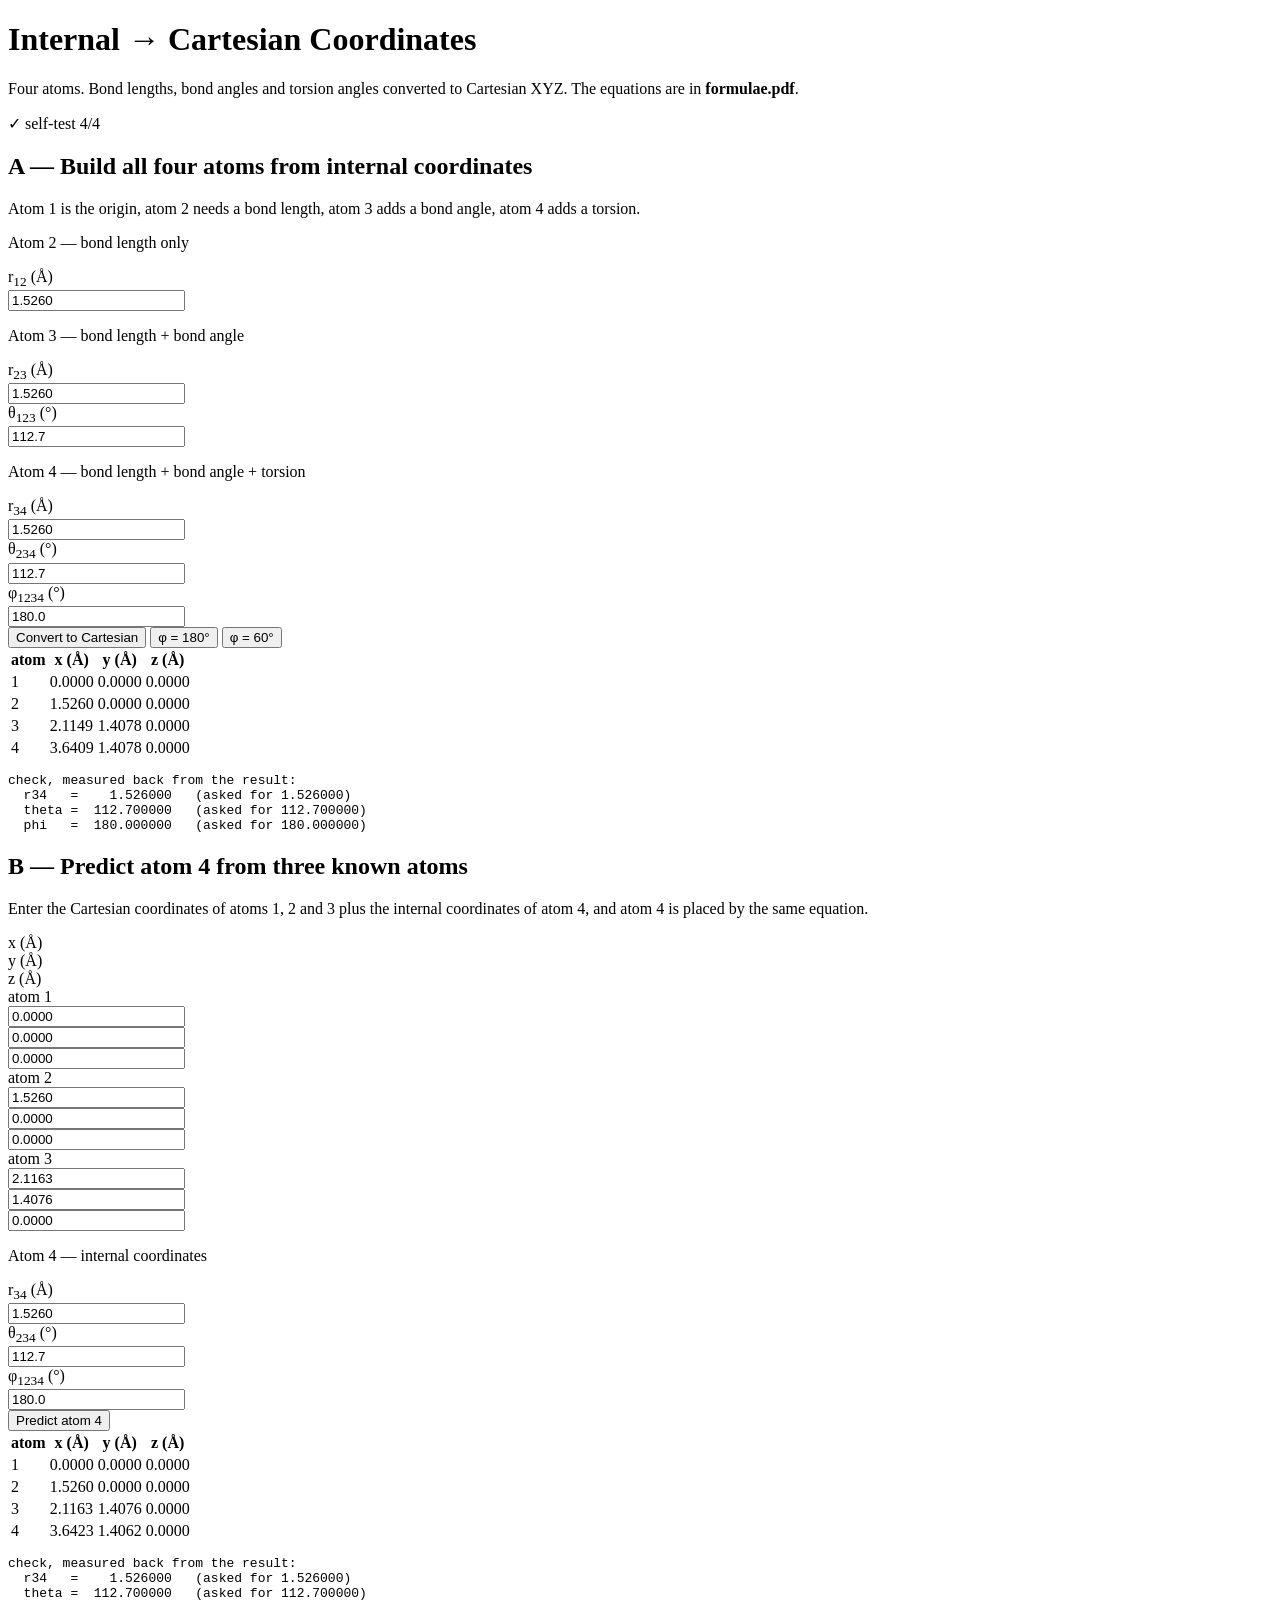
==== index.html @ a19dcc95 "feat: init" ====
<!doctype html>
<html lang="en">
<head>
  <meta charset="utf-8">
  <meta name="viewport" content="width=device-width, initial-scale=1">
  <title>Internal to Cartesian Coordinates</title>
  <link rel="stylesheet" href="bootstrap.min.css">
  <link rel="stylesheet" href="style.css">
</head>

<body class="bg-body-tertiary">
<div class="container py-4">

  <!-- ============================ header ============================ -->
  <header class="d-flex flex-wrap align-items-start gap-3 mb-4">
    <div class="flex-grow-1">
      <h1 class="h4 mb-1">Internal &rarr; Cartesian Coordinates</h1>
      <p class="text-secondary small mb-0">
        Four atoms. Bond lengths, bond angles and torsion angles converted to Cartesian XYZ.
        The equations are in <strong>formulae.pdf</strong>.
      </p>
    </div>
    <span id="badge" class="badge rounded-pill text-bg-secondary font-monospace">running self-test&hellip;</span>
  </header>

  <div class="row g-4">

    <!-- ================= panel A: build all four atoms ================= -->
    <div class="col-lg-6">
      <div class="card h-100 shadow-sm">
        <div class="card-body">

          <h2 class="h6 text-uppercase text-secondary mb-2">
            A &mdash; Build all four atoms from internal coordinates
          </h2>
          <p class="text-secondary small">
            Atom 1 is the origin, atom 2 needs a bond length, atom 3 adds a bond angle,
            atom 4 adds a torsion.
          </p>

          <p class="fw-semibold small mb-1 mt-4">Atom 2 &mdash; bond length only</p>
          <div class="row g-2 align-items-center">
            <div class="col-4 col-sm-3">
              <label for="r12" class="col-form-label col-form-label-sm">r<sub>12</sub> (&Aring;)</label>
            </div>
            <div class="col-8 col-sm-4">
              <input type="text" inputmode="decimal" class="form-control form-control-sm" id="r12" value="1.5260">
            </div>
          </div>

          <p class="fw-semibold small mb-1 mt-3">Atom 3 &mdash; bond length + bond angle</p>
          <div class="row g-2 align-items-center">
            <div class="col-4 col-sm-3">
              <label for="r23" class="col-form-label col-form-label-sm">r<sub>23</sub> (&Aring;)</label>
            </div>
            <div class="col-8 col-sm-4">
              <input type="text" inputmode="decimal" class="form-control form-control-sm" id="r23" value="1.5260">
            </div>
            <div class="col-4 col-sm-2">
              <label for="a123" class="col-form-label col-form-label-sm">&theta;<sub>123</sub> (&deg;)</label>
            </div>
            <div class="col-8 col-sm-3">
              <input type="text" inputmode="decimal" class="form-control form-control-sm" id="a123" value="112.7">
            </div>
          </div>

          <p class="fw-semibold small mb-1 mt-3">Atom 4 &mdash; bond length + bond angle + torsion</p>
          <div class="row g-2 align-items-center">
            <div class="col-4 col-sm-3">
              <label for="r34" class="col-form-label col-form-label-sm">r<sub>34</sub> (&Aring;)</label>
            </div>
            <div class="col-8 col-sm-4">
              <input type="text" inputmode="decimal" class="form-control form-control-sm" id="r34" value="1.5260">
            </div>
            <div class="col-4 col-sm-2">
              <label for="a234" class="col-form-label col-form-label-sm">&theta;<sub>234</sub> (&deg;)</label>
            </div>
            <div class="col-8 col-sm-3">
              <input type="text" inputmode="decimal" class="form-control form-control-sm" id="a234" value="112.7">
            </div>
            <div class="col-4 col-sm-3">
              <label for="d1234" class="col-form-label col-form-label-sm">&phi;<sub>1234</sub> (&deg;)</label>
            </div>
            <div class="col-8 col-sm-4">
              <input type="text" inputmode="decimal" class="form-control form-control-sm" id="d1234" value="180.0">
            </div>
          </div>

          <div class="d-flex flex-wrap gap-2 mt-4">
            <button type="button" class="btn btn-sm btn-primary" id="build">Convert to Cartesian</button>
            <button type="button" class="btn btn-sm btn-outline-primary" id="anti">&phi; = 180&deg;</button>
            <button type="button" class="btn btn-sm btn-outline-primary" id="gauche">&phi; = 60&deg;</button>
          </div>

          <div id="berr" class="alert alert-danger py-2 px-3 small mt-3 d-none" role="alert"></div>
          <div id="bout"></div>

        </div>
      </div>
    </div>

    <!-- ============ panel B: predict atom 4 from three atoms ============ -->
    <div class="col-lg-6">
      <div class="card h-100 shadow-sm">
        <div class="card-body">

          <h2 class="h6 text-uppercase text-secondary mb-2">
            B &mdash; Predict atom 4 from three known atoms
          </h2>
          <p class="text-secondary small">
            Enter the Cartesian coordinates of atoms 1, 2 and 3 plus the internal coordinates
            of atom 4, and atom 4 is placed by the same equation.
          </p>

          <div class="row g-2 align-items-center mt-4">
            <div class="col-3"></div>
            <div class="col-3 text-secondary small">x (&Aring;)</div>
            <div class="col-3 text-secondary small">y (&Aring;)</div>
            <div class="col-3 text-secondary small">z (&Aring;)</div>

            <div class="col-3"><label for="ax" class="col-form-label col-form-label-sm">atom 1</label></div>
            <div class="col-3"><input type="text" inputmode="decimal" class="form-control form-control-sm" id="ax" value="0.0000"></div>
            <div class="col-3"><input type="text" inputmode="decimal" class="form-control form-control-sm" id="ay" value="0.0000"></div>
            <div class="col-3"><input type="text" inputmode="decimal" class="form-control form-control-sm" id="az" value="0.0000"></div>

            <div class="col-3"><label for="bx" class="col-form-label col-form-label-sm">atom 2</label></div>
            <div class="col-3"><input type="text" inputmode="decimal" class="form-control form-control-sm" id="bx" value="1.5260"></div>
            <div class="col-3"><input type="text" inputmode="decimal" class="form-control form-control-sm" id="by" value="0.0000"></div>
            <div class="col-3"><input type="text" inputmode="decimal" class="form-control form-control-sm" id="bz" value="0.0000"></div>

            <div class="col-3"><label for="cx" class="col-form-label col-form-label-sm">atom 3</label></div>
            <div class="col-3"><input type="text" inputmode="decimal" class="form-control form-control-sm" id="cx" value="2.1163"></div>
            <div class="col-3"><input type="text" inputmode="decimal" class="form-control form-control-sm" id="cy" value="1.4076"></div>
            <div class="col-3"><input type="text" inputmode="decimal" class="form-control form-control-sm" id="cz" value="0.0000"></div>
          </div>

          <p class="fw-semibold small mb-1 mt-3">Atom 4 &mdash; internal coordinates</p>
          <div class="row g-2 align-items-center">
            <div class="col-4 col-sm-3">
              <label for="pr" class="col-form-label col-form-label-sm">r<sub>34</sub> (&Aring;)</label>
            </div>
            <div class="col-8 col-sm-4">
              <input type="text" inputmode="decimal" class="form-control form-control-sm" id="pr" value="1.5260">
            </div>
            <div class="col-4 col-sm-2">
              <label for="pth" class="col-form-label col-form-label-sm">&theta;<sub>234</sub> (&deg;)</label>
            </div>
            <div class="col-8 col-sm-3">
              <input type="text" inputmode="decimal" class="form-control form-control-sm" id="pth" value="112.7">
            </div>
            <div class="col-4 col-sm-3">
              <label for="pph" class="col-form-label col-form-label-sm">&phi;<sub>1234</sub> (&deg;)</label>
            </div>
            <div class="col-8 col-sm-4">
              <input type="text" inputmode="decimal" class="form-control form-control-sm" id="pph" value="180.0">
            </div>
          </div>

          <div class="d-flex flex-wrap gap-2 mt-4">
            <button type="button" class="btn btn-sm btn-primary" id="predict">Predict atom 4</button>
          </div>

          <div id="perr" class="alert alert-danger py-2 px-3 small mt-3 d-none" role="alert"></div>
          <div id="pout"></div>

        </div>
      </div>
    </div>

  </div>
</div>

<script src="nerf.js"></script>
<script src="script.js"></script>
</body>
</html>
---- style.css ----
/* Layout, spacing, cards, forms, tables, buttons and the badge all come from
   Bootstrap. These are the few things it has no utility class for. */

/* Numeric columns only line up if the digits share a fixed advance width.
   Applied to the coordinate tables. */
.tabular {
  font-variant-numeric: tabular-nums;
}
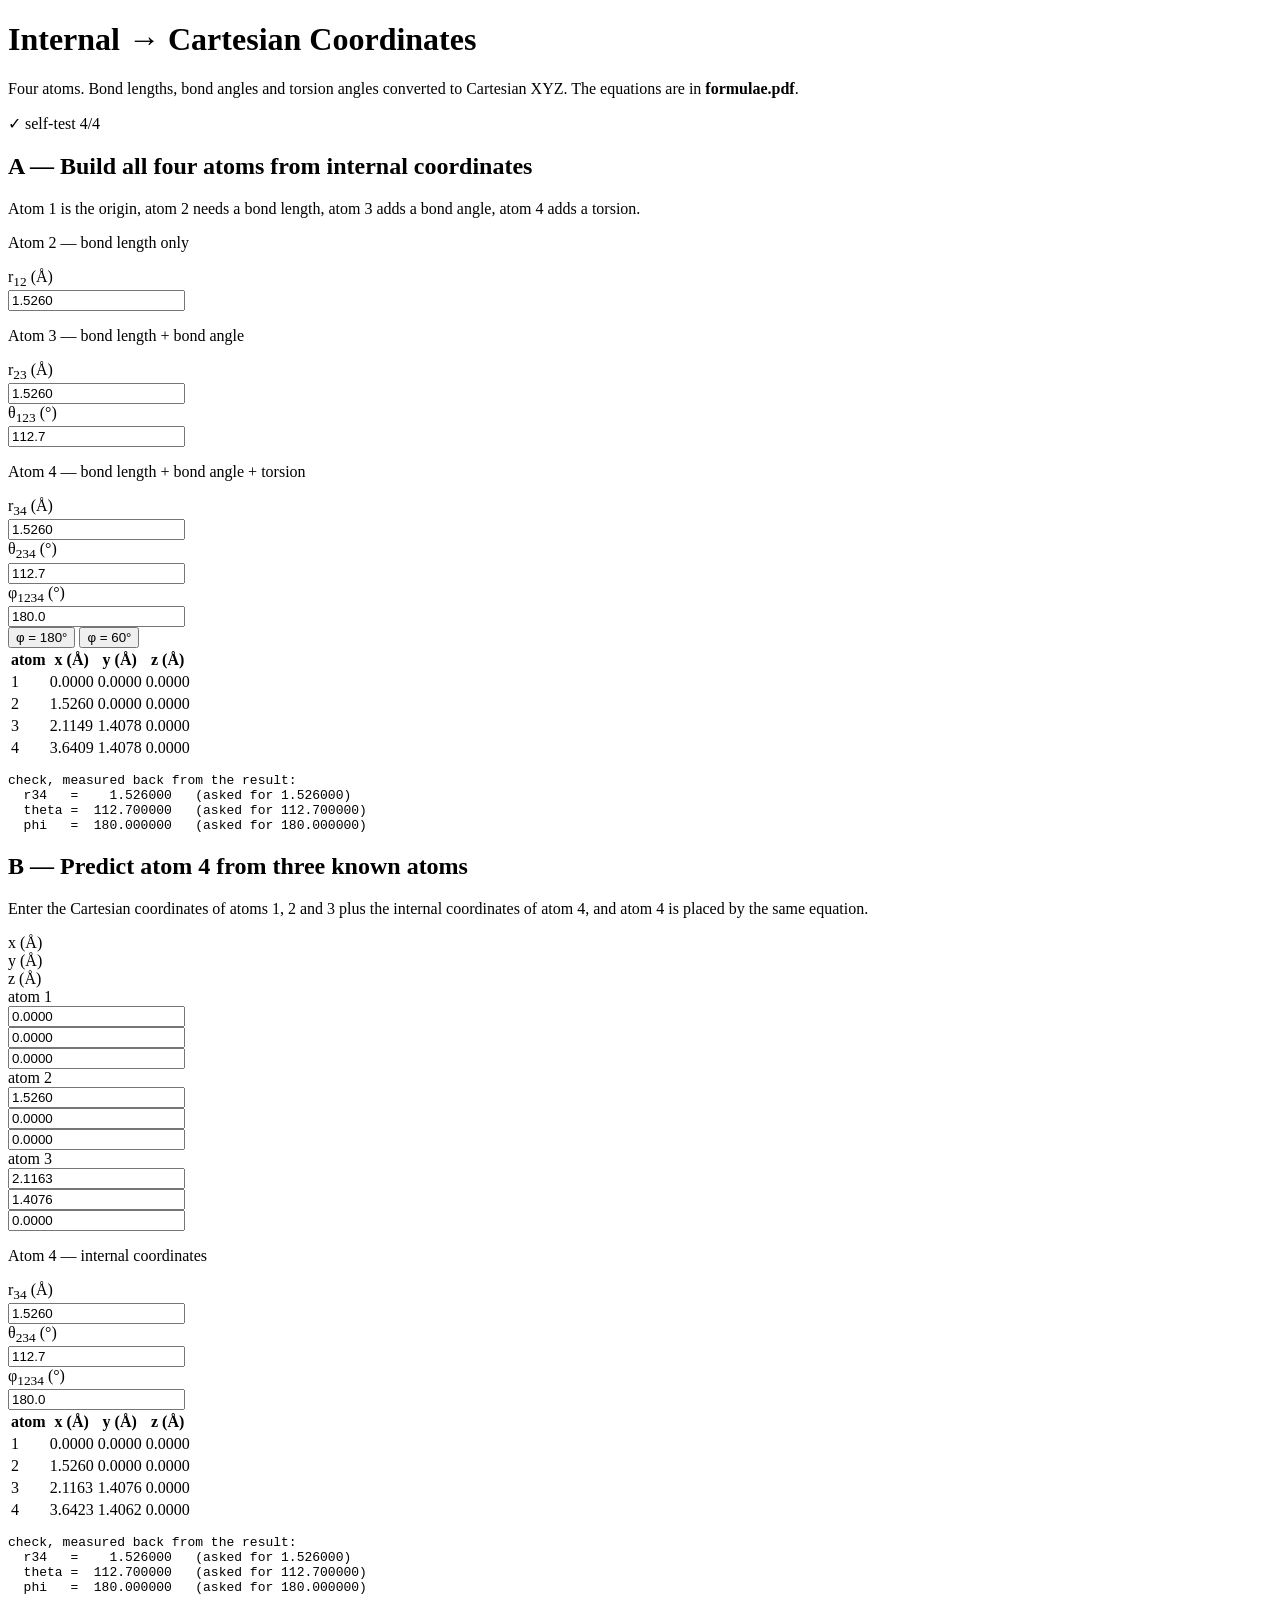
==== commit f4602712: "feat: removed redundant buttons" ====
--- a/index.html
+++ b/index.html
@@ -87,7 +87,6 @@
           </div>
 
           <div class="d-flex flex-wrap gap-2 mt-4">
-            <button type="button" class="btn btn-sm btn-primary" id="build">Convert to Cartesian</button>
             <button type="button" class="btn btn-sm btn-outline-primary" id="anti">&phi; = 180&deg;</button>
             <button type="button" class="btn btn-sm btn-outline-primary" id="gauche">&phi; = 60&deg;</button>
           </div>
@@ -156,10 +155,6 @@
             </div>
           </div>
 
-          <div class="d-flex flex-wrap gap-2 mt-4">
-            <button type="button" class="btn btn-sm btn-primary" id="predict">Predict atom 4</button>
-          </div>
-
           <div id="perr" class="alert alert-danger py-2 px-3 small mt-3 d-none" role="alert"></div>
           <div id="pout"></div>
 
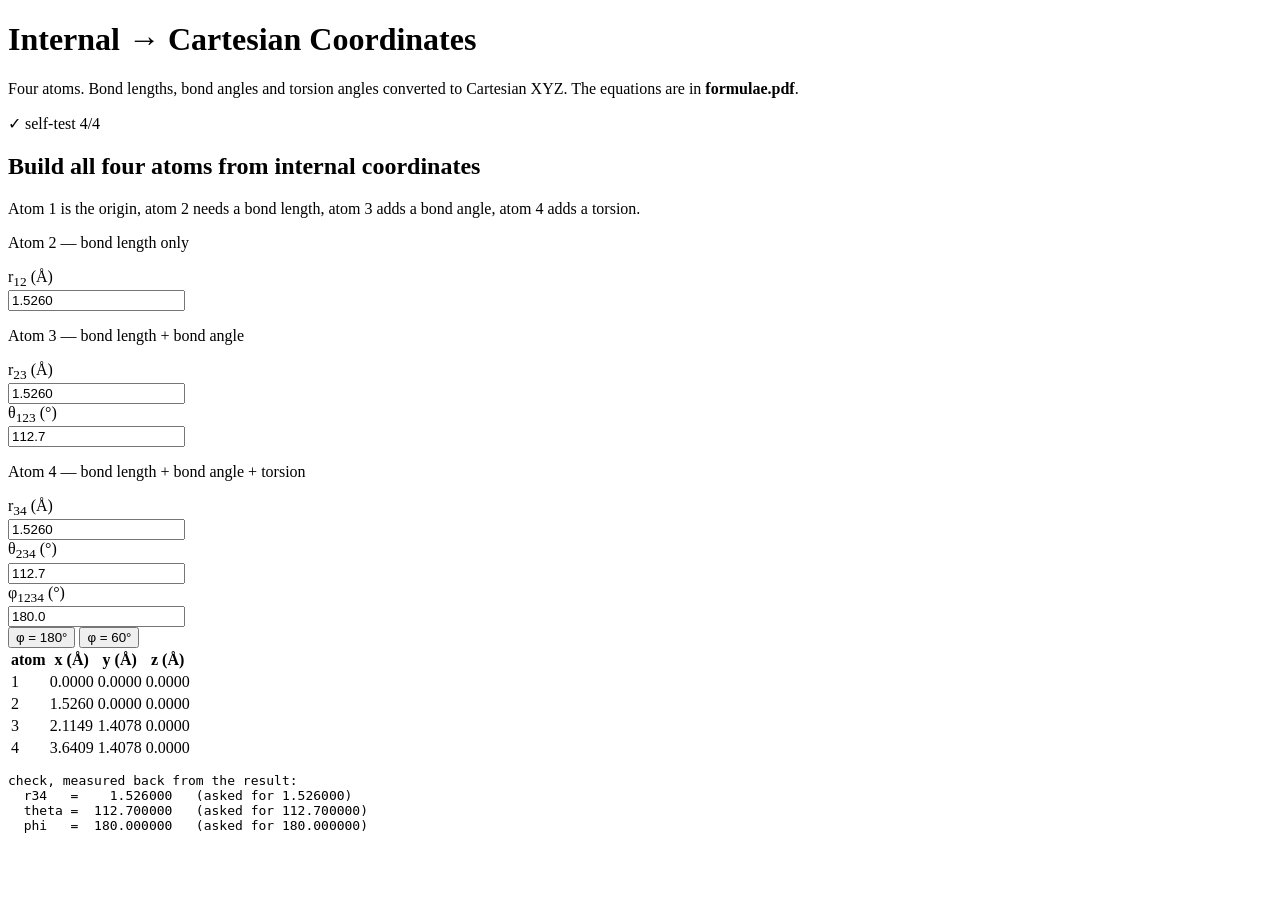
==== commit 8dd1a4f3: "refactor: remove the duplicate atom 4 predictor panel Both panels placed atom 4 with the same placeA" ====
--- a/index.html
+++ b/index.html
@@ -23,15 +23,13 @@
     <span id="badge" class="badge rounded-pill text-bg-secondary font-monospace">running self-test&hellip;</span>
   </header>
 
-  <div class="row g-4">
-
-    <!-- ================= panel A: build all four atoms ================= -->
-    <div class="col-lg-6">
-      <div class="card h-100 shadow-sm">
+  <div class="row justify-content-center">
+    <div class="col-lg-8">
+      <div class="card shadow-sm">
         <div class="card-body">
 
           <h2 class="h6 text-uppercase text-secondary mb-2">
-            A &mdash; Build all four atoms from internal coordinates
+            Build all four atoms from internal coordinates
           </h2>
           <p class="text-secondary small">
             Atom 1 is the origin, atom 2 needs a bond length, atom 3 adds a bond angle,
@@ -98,70 +96,6 @@
       </div>
     </div>
 
-    <!-- ============ panel B: predict atom 4 from three atoms ============ -->
-    <div class="col-lg-6">
-      <div class="card h-100 shadow-sm">
-        <div class="card-body">
-
-          <h2 class="h6 text-uppercase text-secondary mb-2">
-            B &mdash; Predict atom 4 from three known atoms
-          </h2>
-          <p class="text-secondary small">
-            Enter the Cartesian coordinates of atoms 1, 2 and 3 plus the internal coordinates
-            of atom 4, and atom 4 is placed by the same equation.
-          </p>
-
-          <div class="row g-2 align-items-center mt-4">
-            <div class="col-3"></div>
-            <div class="col-3 text-secondary small">x (&Aring;)</div>
-            <div class="col-3 text-secondary small">y (&Aring;)</div>
-            <div class="col-3 text-secondary small">z (&Aring;)</div>
-
-            <div class="col-3"><label for="ax" class="col-form-label col-form-label-sm">atom 1</label></div>
-            <div class="col-3"><input type="text" inputmode="decimal" class="form-control form-control-sm" id="ax" value="0.0000"></div>
-            <div class="col-3"><input type="text" inputmode="decimal" class="form-control form-control-sm" id="ay" value="0.0000"></div>
-            <div class="col-3"><input type="text" inputmode="decimal" class="form-control form-control-sm" id="az" value="0.0000"></div>
-
-            <div class="col-3"><label for="bx" class="col-form-label col-form-label-sm">atom 2</label></div>
-            <div class="col-3"><input type="text" inputmode="decimal" class="form-control form-control-sm" id="bx" value="1.5260"></div>
-            <div class="col-3"><input type="text" inputmode="decimal" class="form-control form-control-sm" id="by" value="0.0000"></div>
-            <div class="col-3"><input type="text" inputmode="decimal" class="form-control form-control-sm" id="bz" value="0.0000"></div>
-
-            <div class="col-3"><label for="cx" class="col-form-label col-form-label-sm">atom 3</label></div>
-            <div class="col-3"><input type="text" inputmode="decimal" class="form-control form-control-sm" id="cx" value="2.1163"></div>
-            <div class="col-3"><input type="text" inputmode="decimal" class="form-control form-control-sm" id="cy" value="1.4076"></div>
-            <div class="col-3"><input type="text" inputmode="decimal" class="form-control form-control-sm" id="cz" value="0.0000"></div>
-          </div>
-
-          <p class="fw-semibold small mb-1 mt-3">Atom 4 &mdash; internal coordinates</p>
-          <div class="row g-2 align-items-center">
-            <div class="col-4 col-sm-3">
-              <label for="pr" class="col-form-label col-form-label-sm">r<sub>34</sub> (&Aring;)</label>
-            </div>
-            <div class="col-8 col-sm-4">
-              <input type="text" inputmode="decimal" class="form-control form-control-sm" id="pr" value="1.5260">
-            </div>
-            <div class="col-4 col-sm-2">
-              <label for="pth" class="col-form-label col-form-label-sm">&theta;<sub>234</sub> (&deg;)</label>
-            </div>
-            <div class="col-8 col-sm-3">
-              <input type="text" inputmode="decimal" class="form-control form-control-sm" id="pth" value="112.7">
-            </div>
-            <div class="col-4 col-sm-3">
-              <label for="pph" class="col-form-label col-form-label-sm">&phi;<sub>1234</sub> (&deg;)</label>
-            </div>
-            <div class="col-8 col-sm-4">
-              <input type="text" inputmode="decimal" class="form-control form-control-sm" id="pph" value="180.0">
-            </div>
-          </div>
-
-          <div id="perr" class="alert alert-danger py-2 px-3 small mt-3 d-none" role="alert"></div>
-          <div id="pout"></div>
-
-        </div>
-      </div>
-    </div>
-
   </div>
 </div>
 
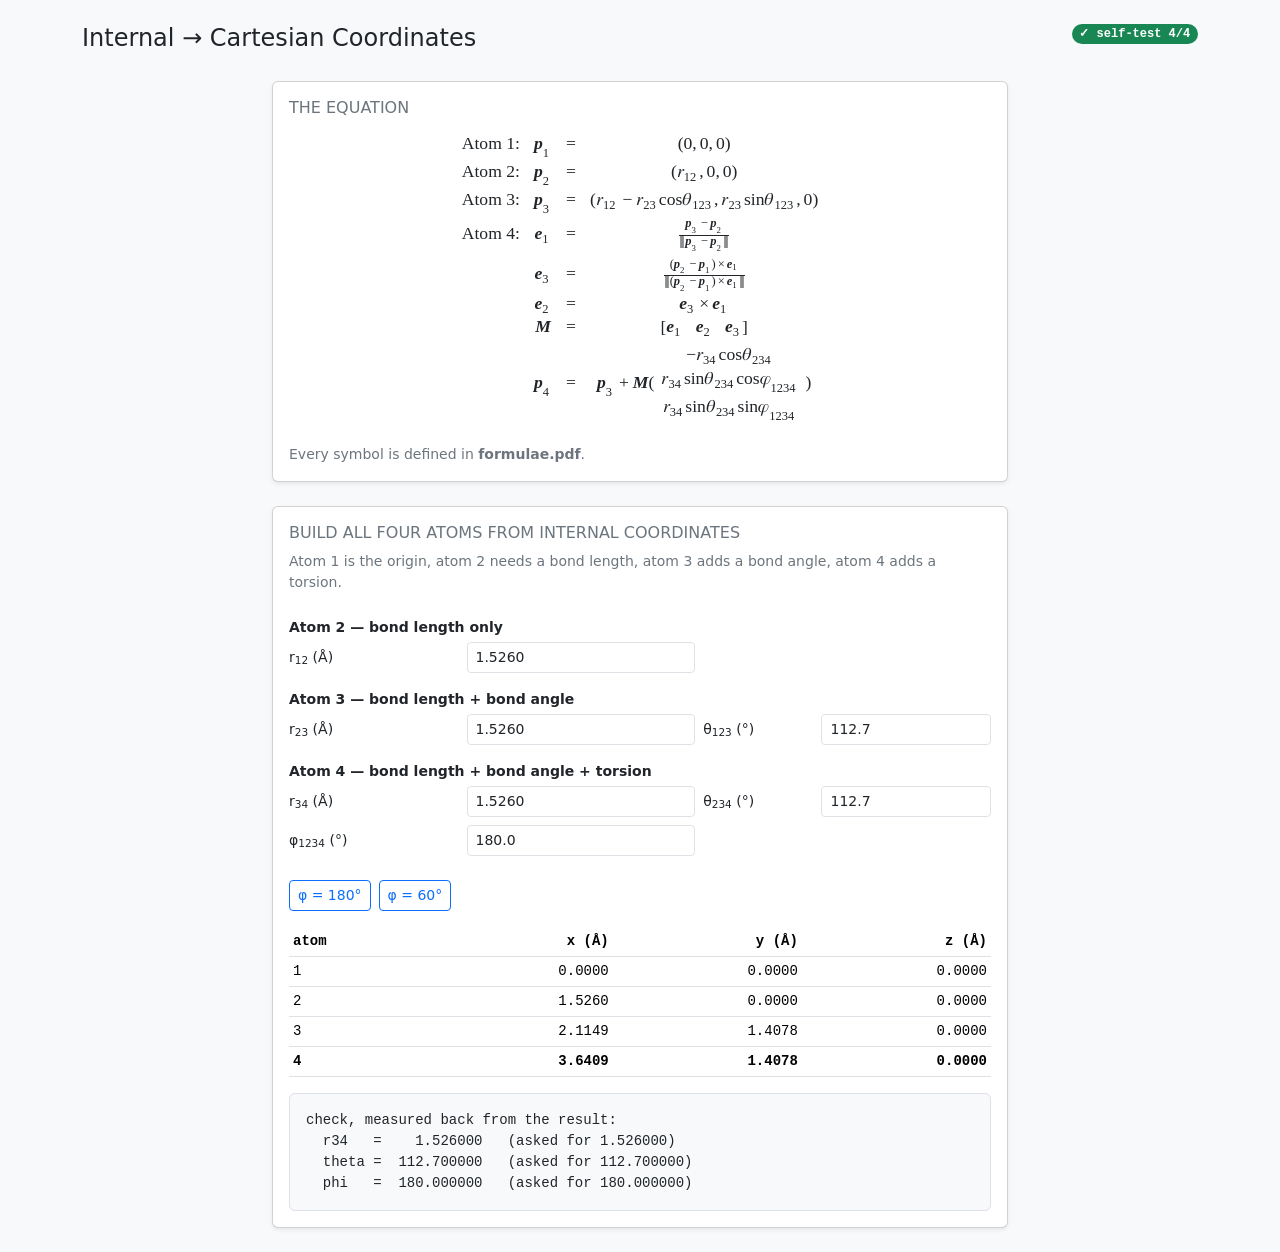
==== commit 01e6a13c: "feat: render the formula on the page with native MathML Adds a formula card above the calculator usi" ====
--- a/index.html
+++ b/index.html
@@ -1,5 +1,6 @@
 <!doctype html>
 <html lang="en">
+
 <head>
   <meta charset="utf-8">
   <meta name="viewport" content="width=device-width, initial-scale=1">
@@ -9,97 +10,460 @@
 </head>
 
 <body class="bg-body-tertiary">
-<div class="container py-4">
-
-  <!-- ============================ header ============================ -->
-  <header class="d-flex flex-wrap align-items-start gap-3 mb-4">
-    <div class="flex-grow-1">
-      <h1 class="h4 mb-1">Internal &rarr; Cartesian Coordinates</h1>
-      <p class="text-secondary small mb-0">
-        Four atoms. Bond lengths, bond angles and torsion angles converted to Cartesian XYZ.
-        The equations are in <strong>formulae.pdf</strong>.
-      </p>
-    </div>
-    <span id="badge" class="badge rounded-pill text-bg-secondary font-monospace">running self-test&hellip;</span>
-  </header>
-
-  <div class="row justify-content-center">
-    <div class="col-lg-8">
-      <div class="card shadow-sm">
-        <div class="card-body">
-
-          <h2 class="h6 text-uppercase text-secondary mb-2">
-            Build all four atoms from internal coordinates
-          </h2>
-          <p class="text-secondary small">
-            Atom 1 is the origin, atom 2 needs a bond length, atom 3 adds a bond angle,
-            atom 4 adds a torsion.
-          </p>
-
-          <p class="fw-semibold small mb-1 mt-4">Atom 2 &mdash; bond length only</p>
-          <div class="row g-2 align-items-center">
-            <div class="col-4 col-sm-3">
-              <label for="r12" class="col-form-label col-form-label-sm">r<sub>12</sub> (&Aring;)</label>
+  <div class="container py-4">
+
+    <!-- ============================ header ============================ -->
+    <header class="d-flex flex-wrap align-items-start gap-3 mb-4">
+      <div class="flex-grow-1">
+        <h1 class="h4 mb-1">Internal &rarr; Cartesian Coordinates</h1>
+      </div>
+      <span id="badge" class="badge rounded-pill text-bg-secondary font-monospace">running self-test&hellip;</span>
+    </header>
+
+    <!-- ===================== the equation (native MathML) ===================== -->
+    <div class="row justify-content-center mb-4">
+      <div class="col-lg-8">
+        <div class="card shadow-sm">
+          <div class="card-body">
+            <h2 class="h6 text-uppercase text-secondary mb-3">The equation</h2>
+            <div class="overflow-auto">
+              <math display="block">
+                <mtable columnspacing="0.6em 0.3em 0.3em" rowspacing="0.65em">
+                  <mtr>
+                    <mtd columnalign="right">
+                      <mtext>Atom&#xA0;1:</mtext>
+                    </mtd>
+                    <mtd columnalign="right">
+                      <msub>
+                        <mi class="vec" mathvariant="normal">p</mi>
+                        <mn>1</mn>
+                      </msub>
+                    </mtd>
+                    <mtd columnalign="center">
+                      <mo>=</mo>
+                    </mtd>
+                    <mtd columnalign="left">
+                      <mrow>
+                        <mo>(</mo>
+                        <mn>0</mn>
+                        <mo>,</mo>
+                        <mn>0</mn>
+                        <mo>,</mo>
+                        <mn>0</mn>
+                        <mo>)</mo>
+                      </mrow>
+                    </mtd>
+                  </mtr>
+                  <mtr>
+                    <mtd columnalign="right">
+                      <mtext>Atom&#xA0;2:</mtext>
+                    </mtd>
+                    <mtd columnalign="right">
+                      <msub>
+                        <mi class="vec" mathvariant="normal">p</mi>
+                        <mn>2</mn>
+                      </msub>
+                    </mtd>
+                    <mtd columnalign="center">
+                      <mo>=</mo>
+                    </mtd>
+                    <mtd columnalign="left">
+                      <mrow>
+                        <mo>(</mo>
+                        <msub>
+                          <mi>r</mi>
+                          <mn>12</mn>
+                        </msub>
+                        <mo>,</mo>
+                        <mn>0</mn>
+                        <mo>,</mo>
+                        <mn>0</mn>
+                        <mo>)</mo>
+                      </mrow>
+                    </mtd>
+                  </mtr>
+                  <mtr>
+                    <mtd columnalign="right">
+                      <mtext>Atom&#xA0;3:</mtext>
+                    </mtd>
+                    <mtd columnalign="right">
+                      <msub>
+                        <mi class="vec" mathvariant="normal">p</mi>
+                        <mn>3</mn>
+                      </msub>
+                    </mtd>
+                    <mtd columnalign="center">
+                      <mo>=</mo>
+                    </mtd>
+                    <mtd columnalign="left">
+                      <mrow>
+                        <mo>(</mo>
+                        <msub>
+                          <mi>r</mi>
+                          <mn>12</mn>
+                        </msub>
+                        <mo>&#x2212;</mo>
+                        <msub>
+                          <mi>r</mi>
+                          <mn>23</mn>
+                        </msub>
+                        <mi>cos</mi>
+                        <mo>&#x2061;</mo>
+                        <msub>
+                          <mi>&#x3B8;</mi>
+                          <mn>123</mn>
+                        </msub>
+                        <mo>,</mo>
+                        <msub>
+                          <mi>r</mi>
+                          <mn>23</mn>
+                        </msub>
+                        <mi>sin</mi>
+                        <mo>&#x2061;</mo>
+                        <msub>
+                          <mi>&#x3B8;</mi>
+                          <mn>123</mn>
+                        </msub>
+                        <mo>,</mo>
+                        <mn>0</mn>
+                        <mo>)</mo>
+                      </mrow>
+                    </mtd>
+                  </mtr>
+                  <mtr>
+                    <mtd columnalign="right">
+                      <mtext>Atom&#xA0;4:</mtext>
+                    </mtd>
+                    <mtd columnalign="right">
+                      <msub>
+                        <mi class="vec" mathvariant="normal">e</mi>
+                        <mn>1</mn>
+                      </msub>
+                    </mtd>
+                    <mtd columnalign="center">
+                      <mo>=</mo>
+                    </mtd>
+                    <mtd columnalign="left">
+                      <mfrac>
+                        <mrow>
+                          <msub>
+                            <mi class="vec" mathvariant="normal">p</mi>
+                            <mn>3</mn>
+                          </msub>
+                          <mo>&#x2212;</mo>
+                          <msub>
+                            <mi class="vec" mathvariant="normal">p</mi>
+                            <mn>2</mn>
+                          </msub>
+                        </mrow>
+                        <mrow>
+                          <mo>&#x2016;</mo>
+                          <msub>
+                            <mi class="vec" mathvariant="normal">p</mi>
+                            <mn>3</mn>
+                          </msub>
+                          <mo>&#x2212;</mo>
+                          <msub>
+                            <mi class="vec" mathvariant="normal">p</mi>
+                            <mn>2</mn>
+                          </msub>
+                          <mo>&#x2016;</mo>
+                        </mrow>
+                      </mfrac>
+                    </mtd>
+                  </mtr>
+                  <mtr>
+                    <mtd columnalign="right">
+                      <mtext></mtext>
+                    </mtd>
+                    <mtd columnalign="right">
+                      <msub>
+                        <mi class="vec" mathvariant="normal">e</mi>
+                        <mn>3</mn>
+                      </msub>
+                    </mtd>
+                    <mtd columnalign="center">
+                      <mo>=</mo>
+                    </mtd>
+                    <mtd columnalign="left">
+                      <mfrac>
+                        <mrow>
+                          <mo>(</mo>
+                          <msub>
+                            <mi class="vec" mathvariant="normal">p</mi>
+                            <mn>2</mn>
+                          </msub>
+                          <mo>&#x2212;</mo>
+                          <msub>
+                            <mi class="vec" mathvariant="normal">p</mi>
+                            <mn>1</mn>
+                          </msub>
+                          <mo>)</mo>
+                          <mo>&#xD7;</mo>
+                          <msub>
+                            <mi class="vec" mathvariant="normal">e</mi>
+                            <mn>1</mn>
+                          </msub>
+                        </mrow>
+                        <mrow>
+                          <mo>&#x2016;</mo>
+                          <mo>(</mo>
+                          <msub>
+                            <mi class="vec" mathvariant="normal">p</mi>
+                            <mn>2</mn>
+                          </msub>
+                          <mo>&#x2212;</mo>
+                          <msub>
+                            <mi class="vec" mathvariant="normal">p</mi>
+                            <mn>1</mn>
+                          </msub>
+                          <mo>)</mo>
+                          <mo>&#xD7;</mo>
+                          <msub>
+                            <mi class="vec" mathvariant="normal">e</mi>
+                            <mn>1</mn>
+                          </msub>
+                          <mo>&#x2016;</mo>
+                        </mrow>
+                      </mfrac>
+                    </mtd>
+                  </mtr>
+                  <mtr>
+                    <mtd columnalign="right">
+                      <mtext></mtext>
+                    </mtd>
+                    <mtd columnalign="right">
+                      <msub>
+                        <mi class="vec" mathvariant="normal">e</mi>
+                        <mn>2</mn>
+                      </msub>
+                    </mtd>
+                    <mtd columnalign="center">
+                      <mo>=</mo>
+                    </mtd>
+                    <mtd columnalign="left">
+                      <mrow>
+                        <msub>
+                          <mi class="vec" mathvariant="normal">e</mi>
+                          <mn>3</mn>
+                        </msub>
+                        <mo>&#xD7;</mo>
+                        <msub>
+                          <mi class="vec" mathvariant="normal">e</mi>
+                          <mn>1</mn>
+                        </msub>
+                      </mrow>
+                    </mtd>
+                  </mtr>
+                  <mtr>
+                    <mtd columnalign="right">
+                      <mtext></mtext>
+                    </mtd>
+                    <mtd columnalign="right">
+                      <mi class="vec" mathvariant="normal">M</mi>
+                    </mtd>
+                    <mtd columnalign="center">
+                      <mo>=</mo>
+                    </mtd>
+                    <mtd columnalign="left">
+                      <mrow>
+                        <mo>[</mo>
+                        <msub>
+                          <mi class="vec" mathvariant="normal">e</mi>
+                          <mn>1</mn>
+                        </msub>
+                        <mspace width="0.7em" />
+                        <msub>
+                          <mi class="vec" mathvariant="normal">e</mi>
+                          <mn>2</mn>
+                        </msub>
+                        <mspace width="0.7em" />
+                        <msub>
+                          <mi class="vec" mathvariant="normal">e</mi>
+                          <mn>3</mn>
+                        </msub>
+                        <mo>]</mo>
+                      </mrow>
+                    </mtd>
+                  </mtr>
+                  <mtr>
+                    <mtd columnalign="right">
+                      <mtext></mtext>
+                    </mtd>
+                    <mtd columnalign="right">
+                      <msub>
+                        <mi class="vec" mathvariant="normal">p</mi>
+                        <mn>4</mn>
+                      </msub>
+                    </mtd>
+                    <mtd columnalign="center">
+                      <mo>=</mo>
+                    </mtd>
+                    <mtd columnalign="left">
+                      <mrow>
+                        <msub>
+                          <mi class="vec" mathvariant="normal">p</mi>
+                          <mn>3</mn>
+                        </msub>
+                        <mo>+</mo>
+                        <mi class="vec" mathvariant="normal">M</mi>
+                        <mo stretchy="true">(</mo>
+                        <mtable rowspacing="0.35em">
+                          <mtr>
+                            <mtd columnalign="left">
+                              <mrow>
+                                <mo>&#x2212;</mo>
+                                <msub>
+                                  <mi>r</mi>
+                                  <mn>34</mn>
+                                </msub>
+                                <mi>cos</mi>
+                                <mo>&#x2061;</mo>
+                                <msub>
+                                  <mi>&#x3B8;</mi>
+                                  <mn>234</mn>
+                                </msub>
+                              </mrow>
+                            </mtd>
+                          </mtr>
+                          <mtr>
+                            <mtd columnalign="left">
+                              <mrow>
+                                <msub>
+                                  <mi>r</mi>
+                                  <mn>34</mn>
+                                </msub>
+                                <mi>sin</mi>
+                                <mo>&#x2061;</mo>
+                                <msub>
+                                  <mi>&#x3B8;</mi>
+                                  <mn>234</mn>
+                                </msub>
+                                <mi>cos</mi>
+                                <mo>&#x2061;</mo>
+                                <msub>
+                                  <mi>&#x3C6;</mi>
+                                  <mn>1234</mn>
+                                </msub>
+                              </mrow>
+                            </mtd>
+                          </mtr>
+                          <mtr>
+                            <mtd columnalign="left">
+                              <mrow>
+                                <msub>
+                                  <mi>r</mi>
+                                  <mn>34</mn>
+                                </msub>
+                                <mi>sin</mi>
+                                <mo>&#x2061;</mo>
+                                <msub>
+                                  <mi>&#x3B8;</mi>
+                                  <mn>234</mn>
+                                </msub>
+                                <mi>sin</mi>
+                                <mo>&#x2061;</mo>
+                                <msub>
+                                  <mi>&#x3C6;</mi>
+                                  <mn>1234</mn>
+                                </msub>
+                              </mrow>
+                            </mtd>
+                          </mtr>
+                        </mtable>
+                        <mo stretchy="true">)</mo>
+                      </mrow>
+                    </mtd>
+                  </mtr>
+                </mtable>
+              </math>
             </div>
-            <div class="col-8 col-sm-4">
-              <input type="text" inputmode="decimal" class="form-control form-control-sm" id="r12" value="1.5260">
-            </div>
+            <p class="text-secondary small mb-0 mt-3">
+              Every symbol is defined in <strong>formulae.pdf</strong>.
+            </p>
           </div>
-
-          <p class="fw-semibold small mb-1 mt-3">Atom 3 &mdash; bond length + bond angle</p>
-          <div class="row g-2 align-items-center">
-            <div class="col-4 col-sm-3">
-              <label for="r23" class="col-form-label col-form-label-sm">r<sub>23</sub> (&Aring;)</label>
-            </div>
-            <div class="col-8 col-sm-4">
-              <input type="text" inputmode="decimal" class="form-control form-control-sm" id="r23" value="1.5260">
-            </div>
-            <div class="col-4 col-sm-2">
-              <label for="a123" class="col-form-label col-form-label-sm">&theta;<sub>123</sub> (&deg;)</label>
-            </div>
-            <div class="col-8 col-sm-3">
-              <input type="text" inputmode="decimal" class="form-control form-control-sm" id="a123" value="112.7">
-            </div>
-          </div>
-
-          <p class="fw-semibold small mb-1 mt-3">Atom 4 &mdash; bond length + bond angle + torsion</p>
-          <div class="row g-2 align-items-center">
-            <div class="col-4 col-sm-3">
-              <label for="r34" class="col-form-label col-form-label-sm">r<sub>34</sub> (&Aring;)</label>
-            </div>
-            <div class="col-8 col-sm-4">
-              <input type="text" inputmode="decimal" class="form-control form-control-sm" id="r34" value="1.5260">
-            </div>
-            <div class="col-4 col-sm-2">
-              <label for="a234" class="col-form-label col-form-label-sm">&theta;<sub>234</sub> (&deg;)</label>
-            </div>
-            <div class="col-8 col-sm-3">
-              <input type="text" inputmode="decimal" class="form-control form-control-sm" id="a234" value="112.7">
-            </div>
-            <div class="col-4 col-sm-3">
-              <label for="d1234" class="col-form-label col-form-label-sm">&phi;<sub>1234</sub> (&deg;)</label>
-            </div>
-            <div class="col-8 col-sm-4">
-              <input type="text" inputmode="decimal" class="form-control form-control-sm" id="d1234" value="180.0">
-            </div>
-          </div>
-
-          <div class="d-flex flex-wrap gap-2 mt-4">
-            <button type="button" class="btn btn-sm btn-outline-primary" id="anti">&phi; = 180&deg;</button>
-            <button type="button" class="btn btn-sm btn-outline-primary" id="gauche">&phi; = 60&deg;</button>
-          </div>
-
-          <div id="berr" class="alert alert-danger py-2 px-3 small mt-3 d-none" role="alert"></div>
-          <div id="bout"></div>
-
         </div>
       </div>
     </div>
 
+    <div class="row justify-content-center">
+      <div class="col-lg-8">
+        <div class="card shadow-sm">
+          <div class="card-body">
+
+            <h2 class="h6 text-uppercase text-secondary mb-2">
+              Build all four atoms from internal coordinates
+            </h2>
+            <p class="text-secondary small">
+              Atom 1 is the origin, atom 2 needs a bond length, atom 3 adds a bond angle,
+              atom 4 adds a torsion.
+            </p>
+
+            <p class="fw-semibold small mb-1 mt-4">Atom 2 &mdash; bond length only</p>
+            <div class="row g-2 align-items-center">
+              <div class="col-4 col-sm-3">
+                <label for="r12" class="col-form-label col-form-label-sm">r<sub>12</sub> (&Aring;)</label>
+              </div>
+              <div class="col-8 col-sm-4">
+                <input type="text" inputmode="decimal" class="form-control form-control-sm" id="r12" value="1.5260">
+              </div>
+            </div>
+
+            <p class="fw-semibold small mb-1 mt-3">Atom 3 &mdash; bond length + bond angle</p>
+            <div class="row g-2 align-items-center">
+              <div class="col-4 col-sm-3">
+                <label for="r23" class="col-form-label col-form-label-sm">r<sub>23</sub> (&Aring;)</label>
+              </div>
+              <div class="col-8 col-sm-4">
+                <input type="text" inputmode="decimal" class="form-control form-control-sm" id="r23" value="1.5260">
+              </div>
+              <div class="col-4 col-sm-2">
+                <label for="a123" class="col-form-label col-form-label-sm">&theta;<sub>123</sub> (&deg;)</label>
+              </div>
+              <div class="col-8 col-sm-3">
+                <input type="text" inputmode="decimal" class="form-control form-control-sm" id="a123" value="112.7">
+              </div>
+            </div>
+
+            <p class="fw-semibold small mb-1 mt-3">Atom 4 &mdash; bond length + bond angle + torsion</p>
+            <div class="row g-2 align-items-center">
+              <div class="col-4 col-sm-3">
+                <label for="r34" class="col-form-label col-form-label-sm">r<sub>34</sub> (&Aring;)</label>
+              </div>
+              <div class="col-8 col-sm-4">
+                <input type="text" inputmode="decimal" class="form-control form-control-sm" id="r34" value="1.5260">
+              </div>
+              <div class="col-4 col-sm-2">
+                <label for="a234" class="col-form-label col-form-label-sm">&theta;<sub>234</sub> (&deg;)</label>
+              </div>
+              <div class="col-8 col-sm-3">
+                <input type="text" inputmode="decimal" class="form-control form-control-sm" id="a234" value="112.7">
+              </div>
+              <div class="col-4 col-sm-3">
+                <label for="d1234" class="col-form-label col-form-label-sm">&phi;<sub>1234</sub> (&deg;)</label>
+              </div>
+              <div class="col-8 col-sm-4">
+                <input type="text" inputmode="decimal" class="form-control form-control-sm" id="d1234" value="180.0">
+              </div>
+            </div>
+
+            <div class="d-flex flex-wrap gap-2 mt-4">
+              <button type="button" class="btn btn-sm btn-outline-primary" id="anti">&phi; = 180&deg;</button>
+              <button type="button" class="btn btn-sm btn-outline-primary" id="gauche">&phi; = 60&deg;</button>
+            </div>
+
+            <div id="berr" class="alert alert-danger py-2 px-3 small mt-3 d-none" role="alert"></div>
+            <div id="bout"></div>
+
+          </div>
+        </div>
+      </div>
+
+    </div>
   </div>
-</div>
-
-<script src="nerf.js"></script>
-<script src="script.js"></script>
+
+  <script src="nerf.js"></script>
+  <script src="script.js"></script>
 </body>
-</html>
+
+</html>
--- a/style.css
+++ b/style.css
@@ -6,3 +6,18 @@
 .tabular {
   font-variant-numeric: tabular-nums;
 }
+
+/* Vectors and matrices are bold italic. MathML Core italicises a single-letter
+   <mi> by substituting a Unicode italic character (text-transform: math-auto),
+   which font-weight cannot touch -- so those <mi> carry mathvariant="normal" to
+   switch the substitution off, and the styling is done here instead. */
+math .vec {
+  font-weight: 700;
+  font-style: italic;
+}
+
+/* MathML defaults to the surrounding text size, which is small for a formula
+   that is the point of the page. */
+math {
+  font-size: 1.1rem;
+}
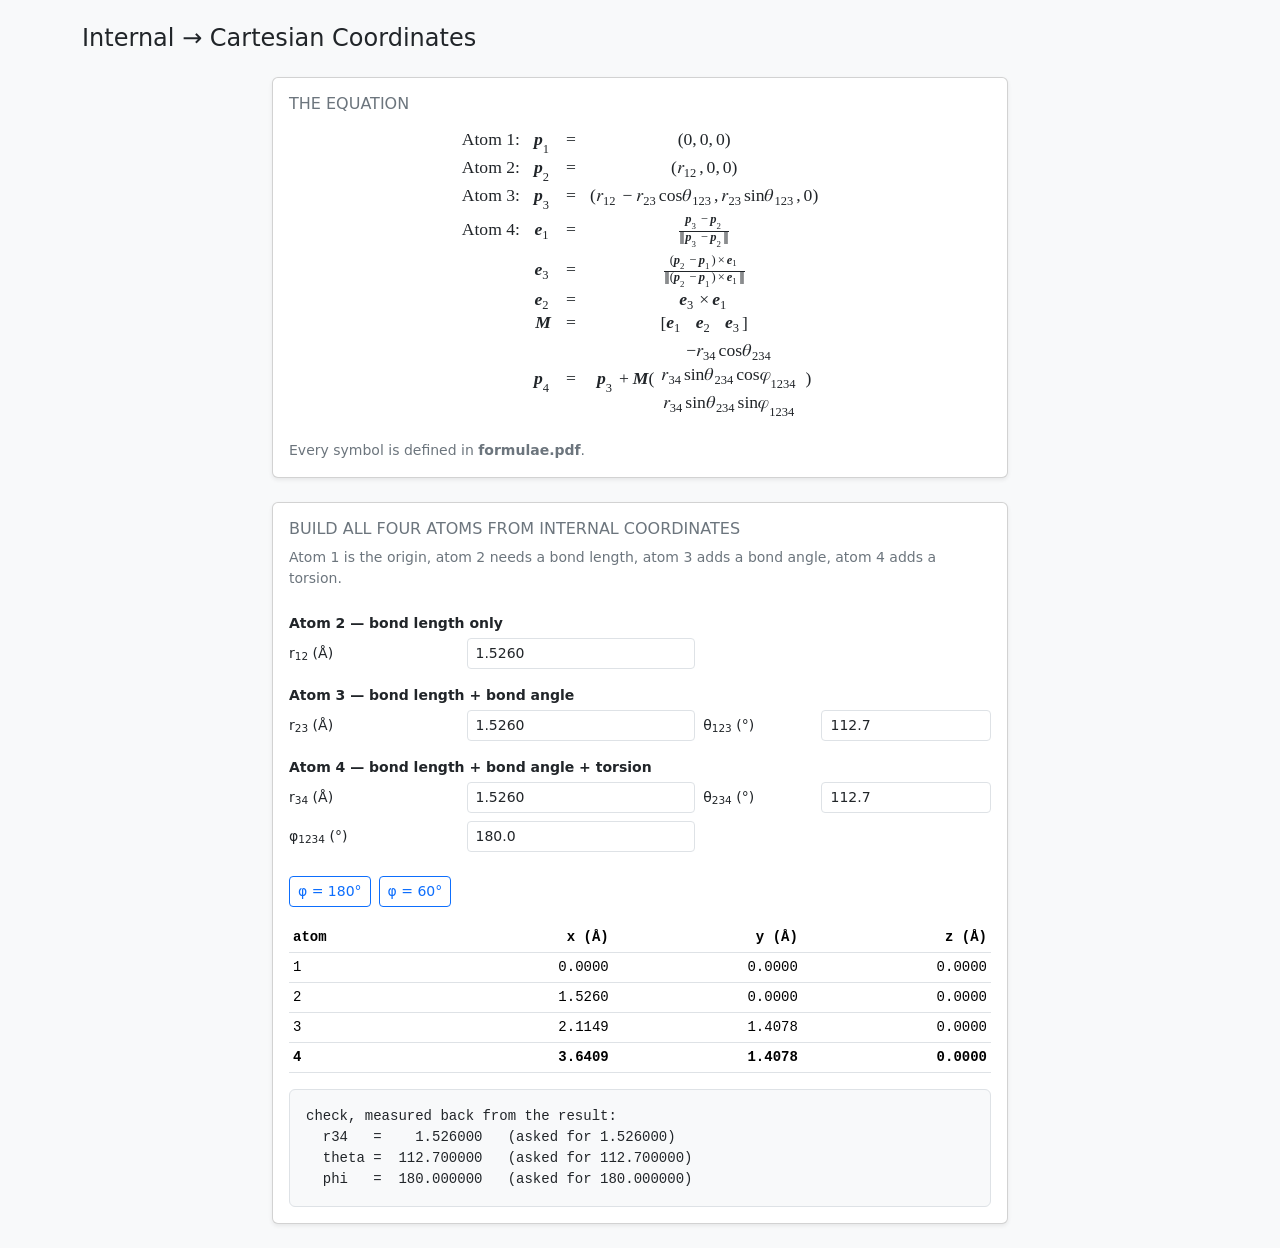
==== commit 1006ffd7: "refactor: remove the self-test badge from the page The badge was developer-facing noise on a page wh" ====
--- a/index.html
+++ b/index.html
@@ -13,11 +13,8 @@
   <div class="container py-4">
 
     <!-- ============================ header ============================ -->
-    <header class="d-flex flex-wrap align-items-start gap-3 mb-4">
-      <div class="flex-grow-1">
-        <h1 class="h4 mb-1">Internal &rarr; Cartesian Coordinates</h1>
-      </div>
-      <span id="badge" class="badge rounded-pill text-bg-secondary font-monospace">running self-test&hellip;</span>
+    <header class="mb-4">
+      <h1 class="h4 mb-0">Internal &rarr; Cartesian Coordinates</h1>
     </header>
 
     <!-- ===================== the equation (native MathML) ===================== -->
--- a/style.css
+++ b/style.css
@@ -1,4 +1,4 @@
-/* Layout, spacing, cards, forms, tables, buttons and the badge all come from
+/* Layout, spacing, cards, forms, tables and buttons all come from
    Bootstrap. These are the few things it has no utility class for. */
 
 /* Numeric columns only line up if the digits share a fixed advance width.
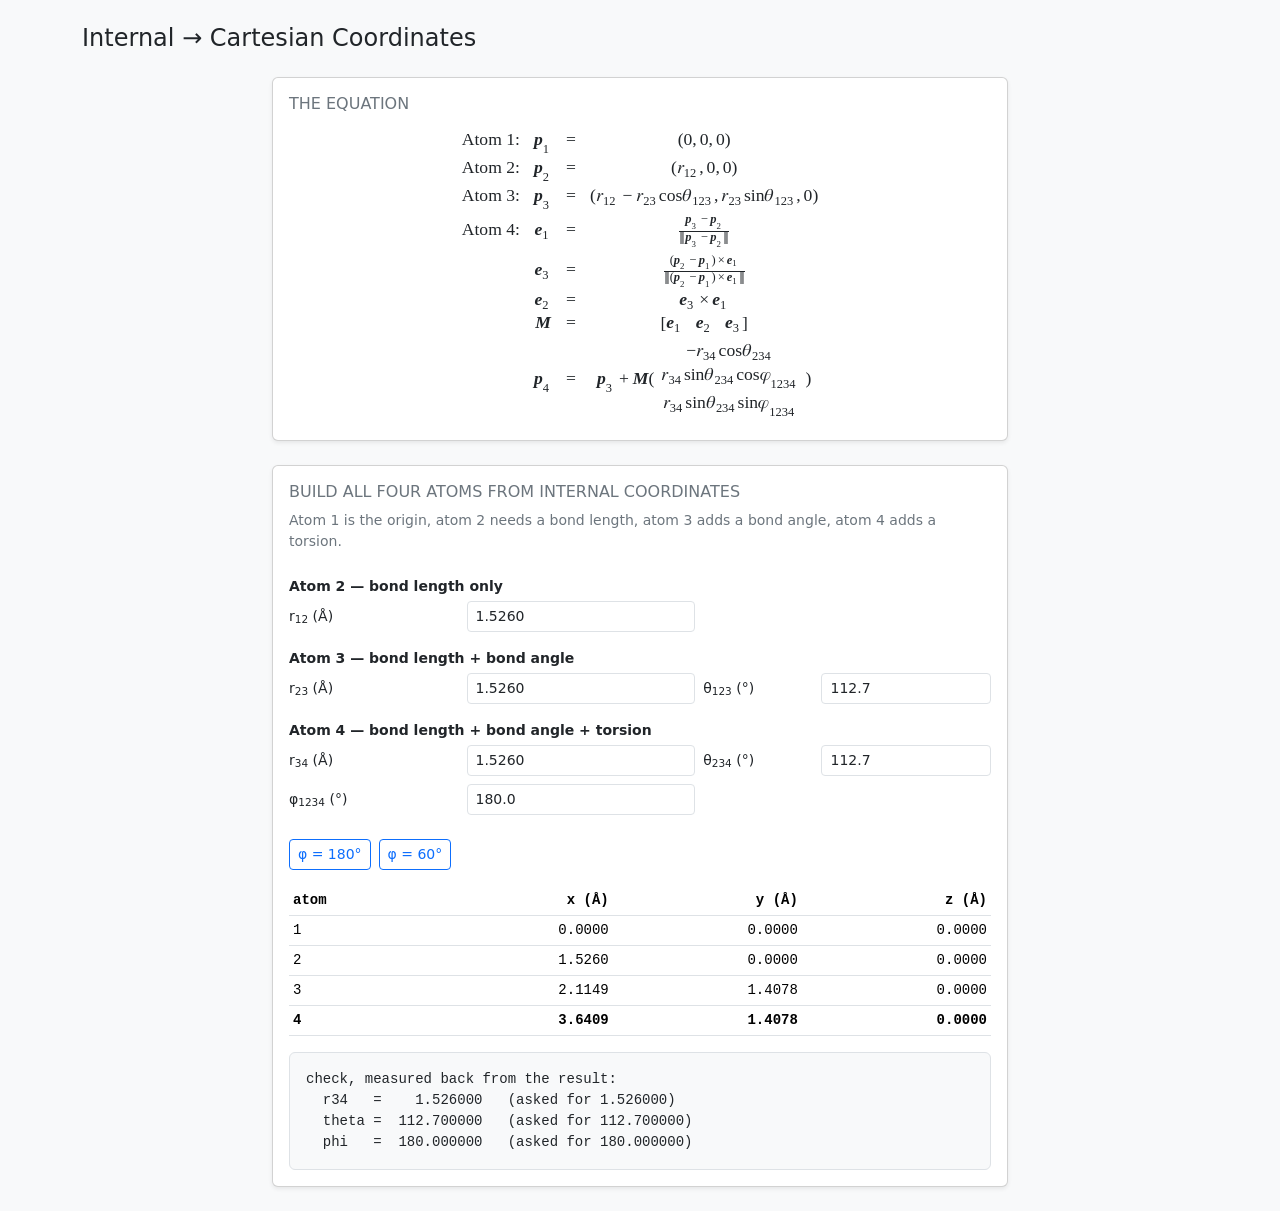
==== commit 57d440ea: "update" ====
--- a/index.html
+++ b/index.html
@@ -375,9 +375,6 @@
                 </mtable>
               </math>
             </div>
-            <p class="text-secondary small mb-0 mt-3">
-              Every symbol is defined in <strong>formulae.pdf</strong>.
-            </p>
           </div>
         </div>
       </div>
@@ -463,4 +460,4 @@
   <script src="script.js"></script>
 </body>
 
-</html>+</html>
